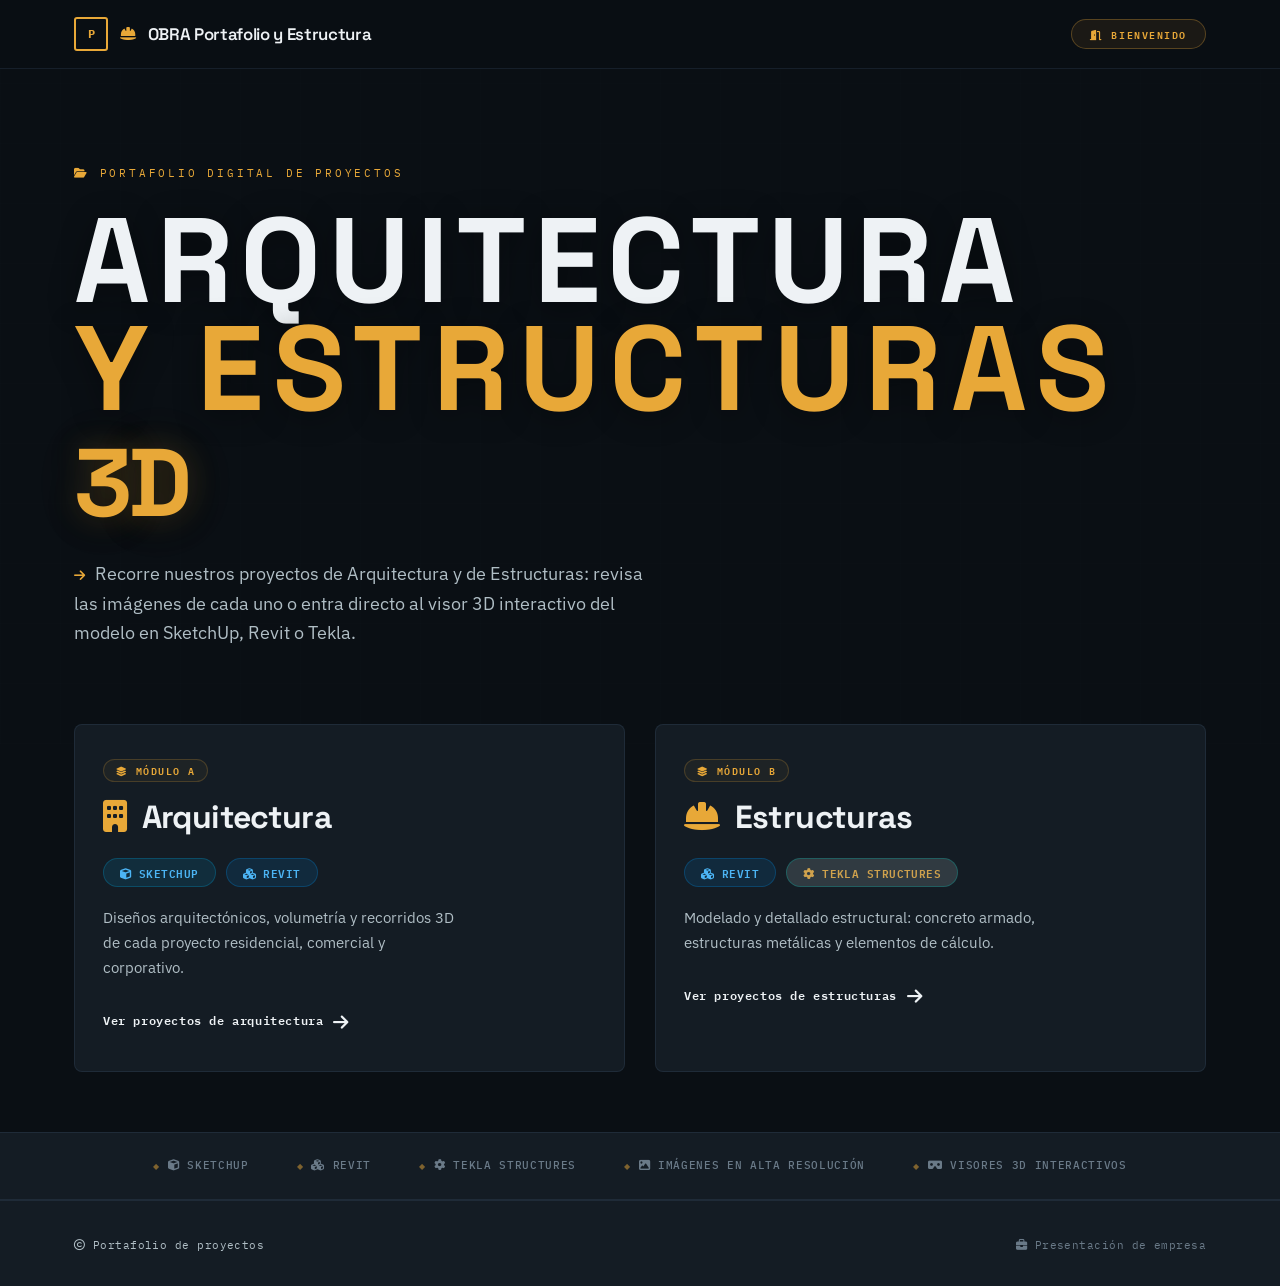
==== index.html @ df33c642 "Subir proyecto avanzado, esperando nuevas señalizaciones para realizar modificaciones" ====
<!DOCTYPE html>
<html lang="es">
<head>
<meta charset="UTF-8" />
<meta name="viewport" content="width=device-width, initial-scale=1.0" />
<title>Portafolio de Proyectos — Constructora</title>
<meta name="description" content="Portafolio de proyectos de Arquitectura y Estructuras: imágenes y visores 3D interactivos." />

<!-- Font Awesome -->
<link rel="stylesheet" href="https://cdnjs.cloudflare.com/ajax/libs/font-awesome/6.5.0/css/all.min.css" />

<link rel="preconnect" href="https://fonts.googleapis.com">
<link rel="preconnect" href="https://fonts.gstatic.com" crossorigin>
<link href="https://fonts.googleapis.com/css2?family=Space+Grotesk:wght@500;600;700&family=IBM+Plex+Sans:wght@400;500;600&family=IBM+Plex+Mono:wght@400;500&display=swap" rel="stylesheet">
<link rel="stylesheet" href="css/style.css" />
</head>
<body>

  <header class="topbar">
    <div class="container">
      <a href="index.html" class="brand">
        <span class="brand-mark">P</span>
        <i class="fas fa-hard-hat" style="color: var(--color-accent); font-size: 0.9rem;"></i>
        OBRA Portafolio y Estructura
      </a>
      <span class="sheet-tag">
        <i class="fas fa-door-open"></i> Bienvenido
      </span>
    </div>
  </header>

  <section class="hero">
    <!-- Fondo de estructura -->
    <div class="hero-bg">
      <div class="hero-bg-image" style="background-image: url('https://res.cloudinary.com/ddqe5f2br/image/upload/v1784084757/unnamed_wdhgyp.jpg')"></div>
      <div class="hero-overlay"></div>
      <div class="hero-grid"></div>
    </div>

    <div class="container hero-content">
      <p class="hero-eyebrow">
        <i class="fas fa-folder-open"></i> Portafolio digital de proyectos
      </p>
      
      <!-- Título -->
      <h1 class="hero-title">
        <span class="hero-title-line" data-text="ARQUITECTURA">
            ARQUITECTURA
        </span>

        <span class="hero-title-line hero-title-line-accent"
              data-text="Y ESTRUCTURAS">
            Y ESTRUCTURAS
        </span>

        <span class="hero-title-3d">
        <span class="texto-3d">3D</span>
        </span>
      </h1>
      
      <p class="lead">
        <i class="fas fa-arrow-right" style="color: var(--color-accent); font-size: 0.8rem; margin-right: 6px;"></i>
        Recorre nuestros proyectos de Arquitectura y de Estructuras: revisa
        las imágenes de cada uno o entra directo al visor 3D interactivo
        del modelo en SketchUp, Revit o Tekla.
      </p>
    </div>
  </section>

  <div class="container">
    <div class="module-grid">

      <a href="arquitectura.html" class="module-card module-card-architecture">
        <span class="code">
          <i class="fas fa-layer-group"></i> MÓDULO A
        </span>
        <h2>
          <i class="fas fa-building" style="color: var(--color-accent); margin-right: 8px;"></i>
          Arquitectura
        </h2>
        <div class="software-tags">
          <span class="software-tag sketchup"><i class="fas fa-cube"></i> SketchUp</span>
          <span class="software-tag revit"><i class="fas fa-cubes"></i> Revit</span>
        </div>
        <p>Diseños arquitectónicos, volumetría y recorridos 3D de cada proyecto residencial, comercial y corporativo.</p>
        <span class="cta">
          Ver proyectos de arquitectura <span class="arrow"><i class="fas fa-arrow-right"></i></span>
        </span>
      </a>

      <a href="estructuras.html" class="module-card module-card-structures">
        <span class="code">
          <i class="fas fa-layer-group"></i> MÓDULO B
        </span>
        <h2>
          <i class="fas fa-helmet-safety" style="color: var(--color-accent); margin-right: 8px;"></i>
          Estructuras
        </h2>
        <div class="software-tags">
          <span class="software-tag revit"><i class="fas fa-cubes"></i> Revit</span>
          <span class="software-tag tekla"><i class="fas fa-cog"></i> Tekla Structures</span>
        </div>
        <p>Modelado y detallado estructural: concreto armado, estructuras metálicas y elementos de cálculo.</p>
        <span class="cta">
          Ver proyectos de estructuras <span class="arrow"><i class="fas fa-arrow-right"></i></span>
        </span>
      </a>

    </div>
  </div>

  <div class="trust-strip">
    <div class="container">
      <span><i class="fas fa-cube"></i> SketchUp</span>
      <span><i class="fas fa-cubes"></i> Revit</span>
      <span><i class="fas fa-cog"></i> Tekla Structures</span>
      <span><i class="fas fa-image"></i> Imágenes en alta resolución</span>
      <span><i class="fas fa-vr-cardboard"></i> Visores 3D interactivos</span>
    </div>
  </div>

  <footer class="footer">
    <div class="container">
      <span>
        <i class="far fa-copyright"></i> Portafolio de proyectos
      </span>
      <span>
        <i class="fas fa-briefcase"></i> Presentación de empresa
      </span>
    </div>
  </footer>

</body>
</html>
---- css/style.css ----
/* ============================================================ */
/* VARIABLES */
/* ============================================================ */
:root {
  --color-bg: #0a0f14;
  --color-bg-card: #141c24;
  --color-bg-card-hover: #1c2630;
  --color-surface: #26323e;
  
  --color-text: #eef2f5;
  --color-text-secondary: #b0bec5;
  --color-text-muted: #6a7a88;
  
  --color-accent: #e8a838;
  --color-accent-hover: #d4952a;
  --color-accent-glow: rgba(232, 168, 56, 0.1);
  
  --color-line: #4a6a85;
  --color-line-subtle: rgba(74, 106, 133, 0.2);
  --color-line-grid: rgba(74, 106, 133, 0.05);
  
  --font-display: 'Space Grotesk', 'IBM Plex Sans', sans-serif;
  --font-body: 'IBM Plex Sans', sans-serif;
  --font-mono: 'IBM Plex Mono', monospace;
  
  --container: 1180px;
  --gutter: 24px;
  --radius: 3px;
  --radius-lg: 8px;
  
  --ease: cubic-bezier(0.25, 0.46, 0.45, 0.94);
  --duration: 0.4s;
}

/* ============================================================ */
/* RESET Y BASE */
/* ============================================================ */
* {
  margin: 0;
  padding: 0;
  box-sizing: border-box;
}

html {
  scroll-behavior: smooth;
  -webkit-font-smoothing: antialiased;
}

body {
  font-family: var(--font-body);
  color: var(--color-text);
  background: var(--color-bg);
  line-height: 1.6;
  overflow-x: hidden;
}

body.page-arquitectura {
  background: #0a0f14;
  background-image: linear-gradient(rgba(10, 15, 20, 0.88), rgba(10, 15, 20, 0.88)), url('https://images.unsplash.com/photo-1600585154340-be6161a56a0c?w=1920&q=80');
  background-size: cover;
  background-position: center;
  background-attachment: fixed;
  min-height: 100vh;
}

body.page-estructuras {
  background: #0a0f14;
  background-image: linear-gradient(rgba(10, 15, 20, 0.88), rgba(10, 15, 20, 0.88)), url('https://tinyurl.com/5n6w59p3');
  background-size: cover;
  background-position: center;
  background-attachment: fixed;
  min-height: 100vh;
}

img {
  max-width: 100%;
  display: block;
}

a {
  color: inherit;
  text-decoration: none;
}

.container {
  max-width: var(--container);
  margin: 0 auto;
  padding: 0 var(--gutter);
}

::selection {
  background: var(--color-accent);
  color: var(--color-bg);
}

/* ============================================================ */
/* TOPBAR - Navegación fija */
/* ============================================================ */
.topbar {
  position: sticky;
  top: 0;
  z-index: 50;
  background: rgba(10, 15, 20, 0.92);
  backdrop-filter: blur(16px) saturate(1.2);
  border-bottom: 1px solid var(--color-line-subtle);
}

.topbar .container {
  display: flex;
  align-items: center;
  justify-content: space-between;
  height: 68px;
}

/* Logo y marca */
.brand {
  display: flex;
  align-items: center;
  gap: 12px;
  text-decoration: none;
  font-family: var(--font-display);
  font-weight: 600;
  font-size: 1.05rem;
  letter-spacing: -0.02em;
  color: var(--color-text);
}

.brand-mark {
  width: 34px;
  height: 34px;
  border: 2px solid var(--color-accent);
  border-radius: var(--radius);
  display: grid;
  place-items: center;
  font-family: var(--font-mono);
  font-size: 0.75rem;
  font-weight: 700;
  color: var(--color-accent);
  transition: all var(--duration) var(--ease);
}

.brand:hover .brand-mark {
  background: var(--color-accent);
  color: var(--color-bg);
  transform: rotate(-6deg) scale(1.05);
}

/* Etiqueta "Bienvenido" o código de lámina */
.sheet-tag {
  font-family: var(--font-mono);
  font-size: 0.65rem;
  letter-spacing: 0.15em;
  color: var(--color-accent);
  padding: 6px 18px;
  border: 1px solid rgba(232, 168, 56, 0.3);
  border-radius: 999px;
  text-transform: uppercase;
  background: rgba(232, 168, 56, 0.08);
  font-weight: 600;
  transition: all var(--duration) var(--ease);
  position: relative;
  overflow: hidden;
}

.sheet-tag:hover {
  background: rgba(232, 168, 56, 0.15);
  border-color: var(--color-accent);
  transform: scale(1.05);
  box-shadow: 0 0 30px rgba(232, 168, 56, 0.1);
}

.sheet-tag::before {
  content: '';
  position: absolute;
  top: -50%;
  left: -50%;
  width: 200%;
  height: 200%;
  background: radial-gradient(circle, rgba(232, 168, 56, 0.05) 0%, transparent 70%);
  opacity: 0;
  transition: opacity 0.6s ease;
}

.sheet-tag:hover::before {
  opacity: 1;
}

/* ============================================================ */
/* TOPBAR - Responsive */
/* ============================================================ */
@media (max-width: 640px) {
  .sheet-tag {
    font-size: 0.5rem;
    padding: 2px 10px;
  }
  .brand {
    font-size: 0.9rem;
  }
  .brand-mark {
    width: 30px;
    height: 30px;
    font-size: 0.65rem;
  }
}

/* ============================================================ */
/* HERO - Sección principal con imagen de fondo */
/* ============================================================ */
.hero {
  position: relative;
  min-height: 75vh;
  display: flex;
  align-items: center;
  overflow: hidden;
  padding: 60px 0 60px;
}

/* Fondo con imagen de estructura */
.hero-bg {
  position: absolute;
  inset: 0;
  z-index: 0;
}

.hero-bg-image {
  width: 100%;
  height: 100%;
  background-size: cover;
  background-position: center;
  filter: grayscale(0.9) contrast(1.2) brightness(0.3);
  transform: scale(1.05);
  transition: transform 0.3s ease;
}

.hero-overlay {
  position: absolute;
  inset: 0;
  background: 
    radial-gradient(ellipse at 30% 50%, rgba(10, 15, 20, 0.4) 0%, transparent 60%),
    linear-gradient(180deg, rgba(10, 15, 20, 0.2) 0%, var(--color-bg) 100%);
}

/* Cuadrícula tipo papel milimetrado */
.hero-grid {
  position: absolute;
  inset: 0;
  background-image:
    repeating-linear-gradient(0deg, var(--color-line-grid) 0px, var(--color-line-grid) 1px, transparent 1px, transparent 60px),
    repeating-linear-gradient(90deg, var(--color-line-grid) 0px, var(--color-line-grid) 1px, transparent 1px, transparent 60px);
  opacity: 0.3;
  pointer-events: none;
}

.hero-content {
  position: relative;
  z-index: 1;
  width: 100%;
}

.hero-eyebrow {
  font-family: var(--font-mono);
  font-size: 0.7rem;
  letter-spacing: 0.25em;
  text-transform: uppercase;
  color: var(--color-accent);
  margin-bottom: 24px;
}

/* ============================================================ */
/* TÍTULO */
/* ============================================================ */
.hero-title {
  display: flex;
  flex-direction: column;
  gap: 0;
  margin-bottom: 28px;
  max-width: 100%;
}

.hero-title-line {
  display: block;
  font-family: 'Space Grotesk', 'IBM Plex Sans', sans-serif;
  font-size: clamp(3.5rem, 10vw, 7.5rem);
  font-weight: 700;
  text-transform: uppercase;
  line-height: 0.9;
  letter-spacing: 0.06em;
  color: #eef2f5;
  text-shadow: 0 4px 30px rgba(0, 0, 0, 0.4);
  transition: all 0.3s ease;
}

/* Segunda línea con acento dorado */
.hero-title-line-accent {
  color: #e8a838;
  letter-spacing: 0.08em;
}

.hero-title-line:hover {
  transform: translateX(6px);
}

.hero-title-line-accent:hover {
  transform: translateX(6px);
}

/* TEXTO 3D GIRATORIO */
.hero-title-3d {
  display: flex;
  align-items: center;
  gap: 12px;
  margin-top: 12px;
}

.texto-3d {
  font-family: 'Space Grotesk', 'IBM Plex Sans', sans-serif;
  font-size: clamp(3rem, 8vw, 6rem);
  font-weight: 900;
  color: var(--color-accent);
  text-shadow: 
    0 0 30px rgba(232, 168, 56, 0.2),
    0 0 60px rgba(232, 168, 56, 0.1),
    0 4px 30px rgba(0, 0, 0, 0.4);
  display: inline-block;
  animation: girar3D 6s ease-in-out infinite;
  transform-style: preserve-3d;
  perspective: 800px;
  line-height: 1;
  letter-spacing: -0.04em;
}

.texto-3d-label {
  font-family: var(--font-mono);
  font-size: 0.65rem;
  letter-spacing: 0.15em;
  text-transform: uppercase;
  color: var(--color-text-secondary);
  padding: 4px 12px;
  border: 1px solid var(--color-line-subtle);
  border-radius: 999px;
  background: rgba(74, 106, 133, 0.06);
  white-space: nowrap;
}

/* Animacion de giro */
@keyframes girar3D {
  0% { 
    transform: rotateY(0deg) scale(1);
    text-shadow: 
      0 0 30px rgba(232, 168, 56, 0.2),
      0 0 60px rgba(232, 168, 56, 0.1),
      0 4px 30px rgba(0, 0, 0, 0.4);
  }
  25% {
    transform: rotateY(90deg) scale(1.05);
    text-shadow: 
      0 0 40px rgba(232, 168, 56, 0.3),
      0 0 80px rgba(232, 168, 56, 0.15),
      0 4px 30px rgba(0, 0, 0, 0.4);
  }
  50% { 
    transform: rotateY(180deg) scale(1.1);
    text-shadow: 
      0 0 50px rgba(232, 168, 56, 0.4),
      0 0 100px rgba(232, 168, 56, 0.2),
      0 4px 30px rgba(0, 0, 0, 0.4);
  }
  75% {
    transform: rotateY(270deg) scale(1.05);
    text-shadow: 
      0 0 40px rgba(232, 168, 56, 0.3),
      0 0 80px rgba(232, 168, 56, 0.15),
      0 4px 30px rgba(0, 0, 0, 0.4);
  }
  100% { 
    transform: rotateY(360deg) scale(1);
    text-shadow: 
      0 0 30px rgba(232, 168, 56, 0.2),
      0 0 60px rgba(232, 168, 56, 0.1),
      0 4px 30px rgba(0, 0, 0, 0.4);
  }
}

/* RESPONSIVE PARA EL TEXTO 3D */
@media (max-width: 768px) {
  .hero-title-3d {
    flex-wrap: wrap;
    gap: 8px;
    margin-top: 8px;
  }

  .texto-3d {
    font-size: clamp(2.5rem, 7vw, 4rem);
  }

  .texto-3d-label {
    font-size: 0.55rem;
    padding: 3px 10px;
  }
}

@media (max-width: 480px) {
  .hero-title-3d {
    gap: 6px;
  }

  .texto-3d {
    font-size: clamp(2rem, 5vw, 3rem);
  }

  .texto-3d-label {
    font-size: 0.5rem;
    padding: 2px 8px;
  }
}

@media (prefers-reduced-motion: reduce) {
  .texto-3d {
    animation: none;
    transform: none !important;
  }
}

/* ============================================================ */
/* LEAD TEXT - Descripción */
/* ============================================================ */
.hero .lead {
  font-size: 1.1rem;
  line-height: 1.7;
  color: var(--color-text-secondary);
  max-width: 52ch;
}

/* ============================================================ */
/* HERO - Responsive */
/* ============================================================ */
@media (max-width: 768px) {
  .hero-title-line {
    font-size: clamp(2.5rem, 8vw, 4rem);
    letter-spacing: 0.04em;
  }
  .hero-title-line-accent {
    letter-spacing: 0.06em;
  }
}

@media (max-width: 480px) {
  .hero .lead {
    font-size: 0.95rem;
  }
  .hero-title-line {
    font-size: clamp(1.8rem, 6vw, 3rem);
    letter-spacing: 0.02em;
  }
  .hero-title-line-accent {
    letter-spacing: 0.04em;
  }
}

/* ============================================================ */
/* MODULE GRID - Tarjetas de arquitectura y estructuras */
/* ============================================================ */
.module-grid {
  display: grid;
  grid-template-columns: 1fr;
  gap: 28px;
  margin-top: -20px;
  position: relative;
  z-index: 2;
  padding-bottom: 60px;
}

@media (min-width: 760px) {
  .module-grid {
    grid-template-columns: 1fr 1fr;
    gap: 30px;
  }
}

.module-card {
  display: block;
  text-decoration: none;
  background: var(--color-bg-card);
  border: 1px solid var(--color-line-subtle);
  border-radius: var(--radius-lg);
  padding: 32px 28px 28px;
  transition: all var(--duration) var(--ease);
  position: relative;
  overflow: hidden;
}

/* Borde superior con acento dorado */
.module-card::before {
  content: '';
  position: absolute;
  top: 0;
  left: 0;
  right: 0;
  height: 3px;
  background: linear-gradient(90deg, transparent, var(--color-accent), transparent);
  opacity: 0;
  transition: opacity var(--duration) var(--ease);
}

.module-card:hover::before {
  opacity: 1;
}

.module-card:hover {
  transform: translateY(-8px);
  border-color: rgba(74, 106, 133, 0.5);
  box-shadow: 0 24px 64px rgba(0, 0, 0, 0.5);
  background: var(--color-bg-card-hover);
}

/* Código del módulo (MÓDULO A / MÓDULO B) */
.module-card .code {
  font-family: var(--font-mono);
  font-size: 0.6rem;
  font-weight: 600;
  letter-spacing: 0.15em;
  color: var(--color-accent);
  text-transform: uppercase;
  display: inline-block;
  padding: 3px 12px;
  border: 1px solid rgba(232, 168, 56, 0.2);
  border-radius: 999px;
  background: rgba(232, 168, 56, 0.05);
  margin-bottom: 6px;
}

/* Título de la tarjeta */
.module-card h2 {
  font-family: var(--font-display);
  font-size: 2rem;
  font-weight: 700;
  letter-spacing: -0.02em;
  color: var(--color-text);
  margin: 4px 0 14px;
  transition: color var(--duration) var(--ease);
}

.module-card:hover h2 {
  color: var(--color-accent);
}

/* ============================================================ */
/* SOFTWARE TAGS - Colores por programa */
/* ============================================================ */
.software-tags {
  display: flex;
  gap: 10px;
  margin-bottom: 18px;
  flex-wrap: wrap;
}

.software-tag {
  font-family: var(--font-mono);
  font-size: 0.7rem;
  font-weight: 600;
  padding: 5px 16px;
  border-radius: 999px;
  color: var(--color-text);
  letter-spacing: 0.04em;
  text-transform: uppercase;
  transition: all var(--duration) var(--ease);
  position: relative;
}

/* SketchUp - Azul turquesa */
.software-tag.sketchup {
  background: rgba(0, 150, 200, 0.15);
  border: 1px solid rgba(0, 150, 200, 0.3);
  color: #4cb5f5;
}

.software-tag.sketchup:hover {
  background: rgba(0, 150, 200, 0.25);
  border-color: #4cb5f5;
  transform: scale(1.05);
  box-shadow: 0 0 20px rgba(0, 150, 200, 0.15);
}

/* Revit - Azul */
.software-tag.revit {
  background: rgba(0, 130, 210, 0.15);
  border: 1px solid rgba(0, 130, 210, 0.3);
  color: #4cb5f5;
}

.software-tag.revit:hover {
  background: rgba(0, 130, 210, 0.25);
  border-color: #4cb5f5;
  transform: scale(1.05);
  box-shadow: 0 0 20px rgba(0, 130, 210, 0.15);
}

/* Tekla Structures - Dorado/ámbar */
.software-tag.tekla {
  background: rgba(204, 236, 235, 0.15);
  border: 1px solid rgba(0, 180, 170, 0.3);
  color: #d0a24d;
}

.software-tag.tekla:hover {
  background: rgba(0, 180, 170, 0.25);
  border-color: #4dd0c7;
  transform: scale(1.05);
  box-shadow: 0 0 20px rgba(0, 180, 170, 0.15);
}

/* Tag genérico (fallback) */
.software-tag.default {
  background: rgba(74, 106, 133, 0.12);
  border: 1px solid var(--color-line-subtle);
  color: var(--color-text-secondary);
}

.software-tag.default:hover {
  background: rgba(74, 106, 133, 0.2);
  transform: scale(1.05);
}

/* ============================================================ */
/* DESCRIPCIÓN Y CTA */
/* ============================================================ */
.module-card p {
  font-size: 0.92rem;
  line-height: 1.7;
  color: var(--color-text-secondary);
  margin-bottom: 20px;
  max-width: 40ch;
}

.module-card .cta {
  display: inline-flex;
  align-items: center;
  gap: 10px;
  font-family: var(--font-mono);
  font-size: 0.75rem;
  font-weight: 600;
  letter-spacing: 0.05em;
  color: var(--color-text);
  transition: all var(--duration) var(--ease);
  padding: 6px 0;
  border-bottom: 2px solid transparent;
}

.module-card .cta .arrow {
  transition: transform var(--duration) var(--ease);
  font-size: 1.1rem;
}

.module-card:hover .cta .arrow {
  transform: translateX(8px);
}

.module-card:hover .cta {
  color: var(--color-accent);
  border-bottom-color: var(--color-accent);
}

/* ============================================================ */
/* TRUST STRIP - Franja de tecnologías */
/* ============================================================ */
.trust-strip {
  border-top: 1px solid var(--color-line-subtle);
  border-bottom: 1px solid var(--color-line-subtle);
  background: var(--color-bg-card);
  padding: 24px 0;
  overflow: hidden;
}

.trust-strip .container {
  display: flex;
  flex-wrap: wrap;
  gap: 24px 48px;
  justify-content: center;
  align-items: center;
}

.trust-strip span {
  font-family: var(--font-mono);
  font-size: 0.7rem;
  font-weight: 500;
  letter-spacing: 0.06em;
  color: var(--color-text-muted);
  text-transform: uppercase;
  position: relative;
}

.trust-strip span::before {
  content: '◆';
  color: var(--color-accent);
  margin-right: 8px;
  font-size: 0.5rem;
  opacity: 0.5;
}

@media (max-width: 640px) {
  .trust-strip .container {
    gap: 16px 24px;
  }
  .trust-strip span {
    font-size: 0.6rem;
  }
  .trust-strip span::before {
    display: none;
  }
}

/* ============================================================ */
/* FOOTER */
/* ============================================================ */
.footer {
  background: var(--color-bg-card);
  padding: 36px 0 32px;
  border-top: 1px solid var(--color-line-subtle);
}

.footer .container {
  display: flex;
  flex-wrap: wrap;
  gap: 16px 32px;
  justify-content: space-between;
  align-items: center;
}

.footer span {
  font-family: var(--font-mono);
  font-size: 0.7rem;
  color: var(--color-text-muted);
  letter-spacing: 0.04em;
}

.footer span:first-child {
  color: var(--color-text-secondary);
}

@media (max-width: 640px) {
  .footer .container {
    flex-direction: column;
    text-align: center;
    gap: 8px;
  }
  .footer span {
    font-size: 0.6rem;
  }
}

/* ============================================================ */
/* SCROLLBAR PERSONALIZADA */
/* ============================================================ */
::-webkit-scrollbar {
  width: 8px;
  height: 8px;
}

::-webkit-scrollbar-track {
  background: var(--color-bg);
}

::-webkit-scrollbar-thumb {
  background: var(--color-surface);
  border-radius: 4px;
}

::-webkit-scrollbar-thumb:hover {
  background: var(--color-line);
}

/* ============================================================ */
/* REDUCED MOTION - Para accesibilidad */
/* ============================================================ */
@media (prefers-reduced-motion: reduce) {
  *,
  *::before,
  *::after {
    animation-duration: 0.01ms !important;
    animation-iteration-count: 1 !important;
    transition-duration: 0.01ms !important;
  }
  html {
    scroll-behavior: auto;
  }
  .module-card:hover {
    transform: none;
  }
  .hero-title-line:hover {
    transform: none;
  }
}

/* ============================================================ */
/* ARQUITECTURA.HTML / ESTRUCTURAS.HTML */
/* Estilos específicos para las páginas de proyectos */
/* ============================================================ */

/* Back link - Volver al portafolio */
.back-link {
  display: inline-flex;
  align-items: center;
  gap: 8px;
  font-family: var(--font-mono);
  font-size: 0.7rem;
  font-weight: 600;
  text-transform: uppercase;
  letter-spacing: 0.08em;
  color: var(--color-accent);
  padding: 8px 18px;
  border: 1px solid var(--color-line-subtle);
  border-radius: 999px;
  background: rgba(232, 168, 56, 0.15);
  transition: all var(--duration) var(--ease);
  position: relative;
  overflow: hidden;
}

/* Efecto hover */
.back-link:hover {
  color: var(--color-text);
  border-color: var(--color-accent);
  background: rgba(232, 168, 56, 0.25);
  transform: translateX(-4px);
  box-shadow: 0 4px 20px rgba(232, 168, 56, 0.1);
}

/* Efecto de brillo al hover */
.back-link::before {
  content: '';
  position: absolute;
  top: -50%;
  left: -50%;
  width: 200%;
  height: 200%;
  background: radial-gradient(circle, rgba(232, 168, 56, 0.05) 0%, transparent 70%);
  opacity: 0;
  transition: opacity 0.6s ease;
}

.back-link:hover::before {
  opacity: 1;
}

/* Icono con animación */
.back-link i {
  transition: transform var(--duration) var(--ease);
  font-size: 0.8rem;
}

.back-link:hover i {
  transform: translateX(-4px);
}

/* SECTION HEADER - Encabezado de página de proyectos */
.section-header {
  padding: 60px 0 50px;
  border-bottom: 1px solid var(--color-line-subtle);
  background: transparent;
  text-align: center;
  position: relative;
  overflow: hidden;
}

/* Overlay oscuro */
.section-header::after {
  content: '';
  position: absolute;
  inset: 0;
  background: rgba(10, 15, 20, 0.85);
  z-index: 0;
}

/* Contenido */
.section-header .container {
  position: relative;
  z-index: 1;
}
.section-header .code {
  font-family: var(--font-mono);
  font-size: 0.7rem;
  letter-spacing: 0.12em;
  color: var(--color-text-muted);
  text-transform: uppercase;
  display: inline-block;
  margin-bottom: 8px;
}

.section-header h1 {
  font-family: var(--font-display);
  font-size: clamp(2rem, 4vw, 3.2rem);
  font-weight: 700;
  letter-spacing: -0.02em;
  color: var(--color-text);
  margin: 8px 0 12px;
  text-align: center;
}

.section-header p {
  font-size: 1rem;
  line-height: 1.7;
  color: var(--color-text-secondary);
  max-width: 55ch;
  margin: 0 auto;
  text-align: center;
}

.section-header p strong {
  color: var(--color-accent);
  font-weight: 600;
}

.floating-whatsapp-btn {
  position: fixed;
  right: 24px;
  bottom: 24px;
  width: 64px;
  height: 64px;
  border-radius: 50%;
  display: grid;
  place-items: center;
  background: linear-gradient(135deg, #25d366, #128c7e);
  color: #ffffff;
  border: 1px solid rgba(255, 255, 255, 0.14);
  box-shadow: 0 18px 40px rgba(18, 140, 126, 0.35);
  z-index: 120;
  transition: transform var(--duration) var(--ease), box-shadow var(--duration) var(--ease), filter var(--duration) var(--ease);
}

.floating-whatsapp-btn::before {
  content: '';
  position: absolute;
  inset: -8px;
  border-radius: 50%;
  border: 1px solid rgba(37, 211, 102, 0.22);
  opacity: 0.8;
  animation: whatsappPulse 2.4s ease-in-out infinite;
}

.floating-whatsapp-btn i {
  font-size: 1.9rem;
  position: relative;
  z-index: 1;
  transform-style: preserve-3d;
  animation: whatsappSpin3d 4.8s linear infinite;
  text-shadow: 0 0 18px rgba(255, 255, 255, 0.18);
}

.floating-whatsapp-btn:hover {
  transform: translateY(-4px) scale(1.06);
  box-shadow: 0 22px 50px rgba(18, 140, 126, 0.45);
  filter: brightness(1.06);
}

.floating-whatsapp-btn:focus-visible {
  outline: 2px solid rgba(255, 255, 255, 0.9);
  outline-offset: 4px;
}

@keyframes whatsappSpin3d {
  0% {
    transform: perspective(240px) rotateY(0deg) rotateX(0deg);
  }
  50% {
    transform: perspective(240px) rotateY(180deg) rotateX(18deg);
  }
  100% {
    transform: perspective(240px) rotateY(360deg) rotateX(0deg);
  }
}

@keyframes whatsappPulse {
  0%,
  100% {
    transform: scale(0.96);
    opacity: 0.65;
  }
  50% {
    transform: scale(1.12);
    opacity: 1;
  }
}

@media (max-width: 640px) {
  .floating-whatsapp-btn {
    right: 16px;
    bottom: 16px;
    width: 58px;
    height: 58px;
  }

  .floating-whatsapp-btn i {
    font-size: 1.7rem;
  }
}

/* ============================================================ */
/* SHEET INDEX - Grilla de proyectos */
/* ============================================================ */
.sheet-index {
  padding: 40px 0 80px;
  display: flex;
  flex-wrap: wrap;
  justify-content: center;
  align-items: stretch;
  gap: 28px;
  width: min(100%, 1180px);
  margin: 0 auto;
}

@media (min-width: 700px) {
  .sheet-index {
    gap: 30px;
  }
}

@media (min-width: 1080px) {
  .sheet-index {
    gap: 32px;
  }
}

/* ============================================================ */
/* SHEET CARD - Tarjeta de proyecto */
/* ============================================================ */
.sheet-card {
  flex: 1 1 340px;
  max-width: 380px;
  width: 100%;
  border: 1px solid var(--color-line-subtle);
  background: var(--color-bg-card);
  border-radius: var(--radius-lg);
  overflow: visible;
  display: flex;
  flex-direction: column;
  transition: all var(--duration) var(--ease);
  position: relative;
}

.sheet-card:hover {
  transform: translateY(-6px);
  border-color: rgba(74, 106, 133, 0.4);
  box-shadow: 0 20px 50px rgba(0, 0, 0, 0.4);
  z-index: 2;
}

/* Imagen del proyecto */
.sheet-card .thumb {
  position: relative;
  aspect-ratio: 4 / 3;
  overflow: hidden;
  background: var(--color-surface);
}

.sheet-card .thumb img {
  width: 100%;
  height: 100%;
  object-fit: cover;
  transition: transform 0.6s ease;
  filter: grayscale(0.6) brightness(0.7);
}

.sheet-card:hover .thumb img {
  transform: scale(1.04);
  filter: grayscale(0.3) brightness(0.8);
}

/* Badge con código de lámina */
.sheet-card .thumb .code-badge {
  position: absolute;
  top: 12px;
  left: 12px;
  background: rgba(10, 15, 20, 0.85);
  backdrop-filter: blur(4px);
  color: var(--color-accent);
  font-family: var(--font-mono);
  font-size: 0.6rem;
  font-weight: 600;
  padding: 4px 12px;
  border-radius: var(--radius);
  letter-spacing: 0.06em;
  border: 1px solid rgba(232, 168, 56, 0.2);
}

/* Cuerpo de la tarjeta */
.sheet-card .body {
  padding: 20px 20px 22px;
  display: flex;
  flex-direction: column;
  gap: 8px;
  flex: 1;
  position: relative;
  z-index: 1;
  overflow: visible;
}

.sheet-card h3 {
  font-family: var(--font-display);
  font-size: 1.2rem;
  font-weight: 600;
  color: var(--color-text);
  margin: 0;
  transition: color var(--duration) var(--ease);
}

.sheet-card:hover h3 {
  color: var(--color-accent);
}

.sheet-card .meta {
  font-family: var(--font-mono);
  font-size: 0.65rem;
  color: var(--color-text-muted);
  letter-spacing: 0.03em;
}

.sheet-card p.desc {
  color: var(--color-text-secondary);
  font-size: 0.85rem;
  line-height: 1.6;
  margin: 0;
  flex: 1;
}

/* Botones de acción */
.sheet-card .actions {
  display: flex;
  gap: 10px;
  margin-top: 12px;
  flex-wrap: wrap;
}

.sheet-card .actions > * {
  flex: 1 1 160px;
}

.viewer-dropdown {
  position: relative;
  flex: 1 1 160px;
}

.viewer-dropdown .viewer-toggle {
  width: 100%;
}

.btn {
  flex: 1;
  display: inline-flex;
  align-items: center;
  justify-content: center;
  gap: 6px;
  padding: 10px 12px;
  border-radius: var(--radius);
  font-family: var(--font-mono);
  font-size: 0.7rem;
  font-weight: 500;
  letter-spacing: 0.03em;
  text-decoration: none;
  border: 1px solid transparent;
  cursor: pointer;
  transition: all var(--duration) var(--ease);
  text-transform: uppercase;
}

.btn-ghost {
  border-color: var(--color-line-subtle);
  color: var(--color-text-secondary);
  background: transparent;
}

.btn-ghost:hover {
  border-color: var(--color-accent);
  color: var(--color-text);
  background: rgba(232, 168, 56, 0.05);
}

.btn-solid {
  background: var(--color-accent);
  color: var(--color-bg);
}

.btn-solid:hover {
  background: var(--color-accent-hover);
  transform: translateY(-2px);
  box-shadow: 0 8px 30px rgba(232, 168, 56, 0.25);
}

/* ============================================================ */
/* LIGHTBOX - Galería de imágenes */
/* ============================================================ */
.lightbox {
  position: fixed;
  inset: 0;
  background: rgba(10, 15, 20, 0.95);
  backdrop-filter: blur(8px);
  display: none;
  align-items: center;
  justify-content: center;
  z-index: 1000;
  padding: 24px;
}

.lightbox.open {
  display: flex;
}

.lightbox-inner {
  max-width: 900px;
  width: 100%;
}

.lightbox-frame {
  position: relative;
  background: var(--color-bg-card);
  border-radius: var(--radius-lg);
  overflow: hidden;
  border: 1px solid var(--color-line-subtle);
}

.lightbox-frame img {
  width: 100%;
  max-height: 68vh;
  object-fit: contain;
  background: var(--color-bg);
}

/* Cabecera del lightbox */
.lightbox-head {
  display: flex;
  align-items: center;
  justify-content: space-between;
  color: var(--color-text-secondary);
  font-family: var(--font-mono);
  font-size: 0.75rem;
  padding: 12px 16px;
  border-bottom: 1px solid var(--color-line-subtle);
}

.lightbox-close {
  background: transparent;
  border: 1px solid var(--color-line-subtle);
  color: var(--color-text-secondary);
  width: 32px;
  height: 32px;
  border-radius: var(--radius);
  cursor: pointer;
  font-size: 1rem;
  line-height: 1;
  transition: all var(--duration) var(--ease);
}

.lightbox-close:hover {
  border-color: var(--color-accent);
  color: var(--color-accent);
  transform: rotate(90deg);
}

/* Navegación del lightbox*/
.lightbox-nav {
  position: absolute;
  top: 50%;
  transform: translateY(-50%);
  background: rgba(10, 15, 20, 0.7);
  backdrop-filter: blur(4px);
  border: 1px solid var(--color-line-subtle);
  color: var(--color-text);
  width: 44px;
  height: 44px;
  border-radius: 50%;
  cursor: pointer;
  font-size: 1.2rem;
  transition: all var(--duration) var(--ease);
  display: grid;
  place-items: center;
}

.lightbox-nav:hover {
  border-color: var(--color-accent);
  color: var(--color-accent);
  background: rgba(232, 168, 56, 0.1);
}

.lightbox-nav.prev {
  left: 12px;
}

.lightbox-nav.next {
  right: 12px;
}

.lightbox-counter {
  text-align: center;
  color: var(--color-text-muted);
  font-family: var(--font-mono);
  font-size: 0.7rem;
  margin-top: 12px;
}

/* DROPDOWN - Modelos 3D */
.viewer-dropdown {
  position: relative;
  display: inline-block;
}

.viewer-toggle {
  display: inline-flex;
  align-items: center;
  gap: 8px;
}

.viewer-toggle .dropdown-icon {
  transition: transform 0.3s ease;
}

.viewer-menu {
  position: absolute;
  top: calc(100% + 8px);
  left: 50%;
  transform: translateX(-50%);
  min-width: 220px;
  max-width: calc(100vw - 24px);
  background: var(--color-bg-card);
  border: 1px solid var(--color-line-subtle);
  border-radius: var(--radius-lg);
  padding: 8px 0;
  box-shadow: 0 12px 40px rgba(0, 0, 0, 0.5);
  z-index: 100;
  display: none;
  animation: dropdownFade 0.2s ease;
}

.viewer-menu::before {
  content: '';
  position: absolute;
  top: -6px;
  left: 50%;
  width: 12px;
  height: 12px;
  background: var(--color-bg-card);
  border-top: 1px solid var(--color-line-subtle);
  border-left: 1px solid var(--color-line-subtle);
  transform: translateX(-50%) rotate(45deg);
}

.viewer-link {
  display: flex;
  align-items: center;
  gap: 10px;
  padding: 10px 18px;
  color: var(--color-text-secondary);
  font-family: var(--font-body);
  font-size: 0.85rem;
  transition: all var(--duration) var(--ease);
  text-decoration: none;
}

.viewer-link:hover {
  background: rgba(232, 168, 56, 0.06);
  color: var(--color-accent);
}

.viewer-link i {
  font-size: 0.75rem;
  color: var(--color-text-muted);
}

.viewer-link:hover i {
  color: var(--color-accent);
}

/*Animación del dropdown*/
@keyframes dropdownFade {
  0% {
    opacity: 0;
    transform: translateY(-8px) scale(0.96);
  }
  100% {
    opacity: 1;
    transform: translateY(0) scale(1);
  }
}

/* RESPONSIVE DROPDOWN */
@media (max-width: 640px) {
  .viewer-menu {
    min-width: 180px;
    right: 0;
    left: auto;
    transform: none;
  }
  
  .viewer-menu::before {
    left: auto;
    right: 20px;
    transform: rotate(45deg);
  }
  
  .viewer-link {
    font-size: 0.8rem;
    padding: 8px 14px;
  }
}
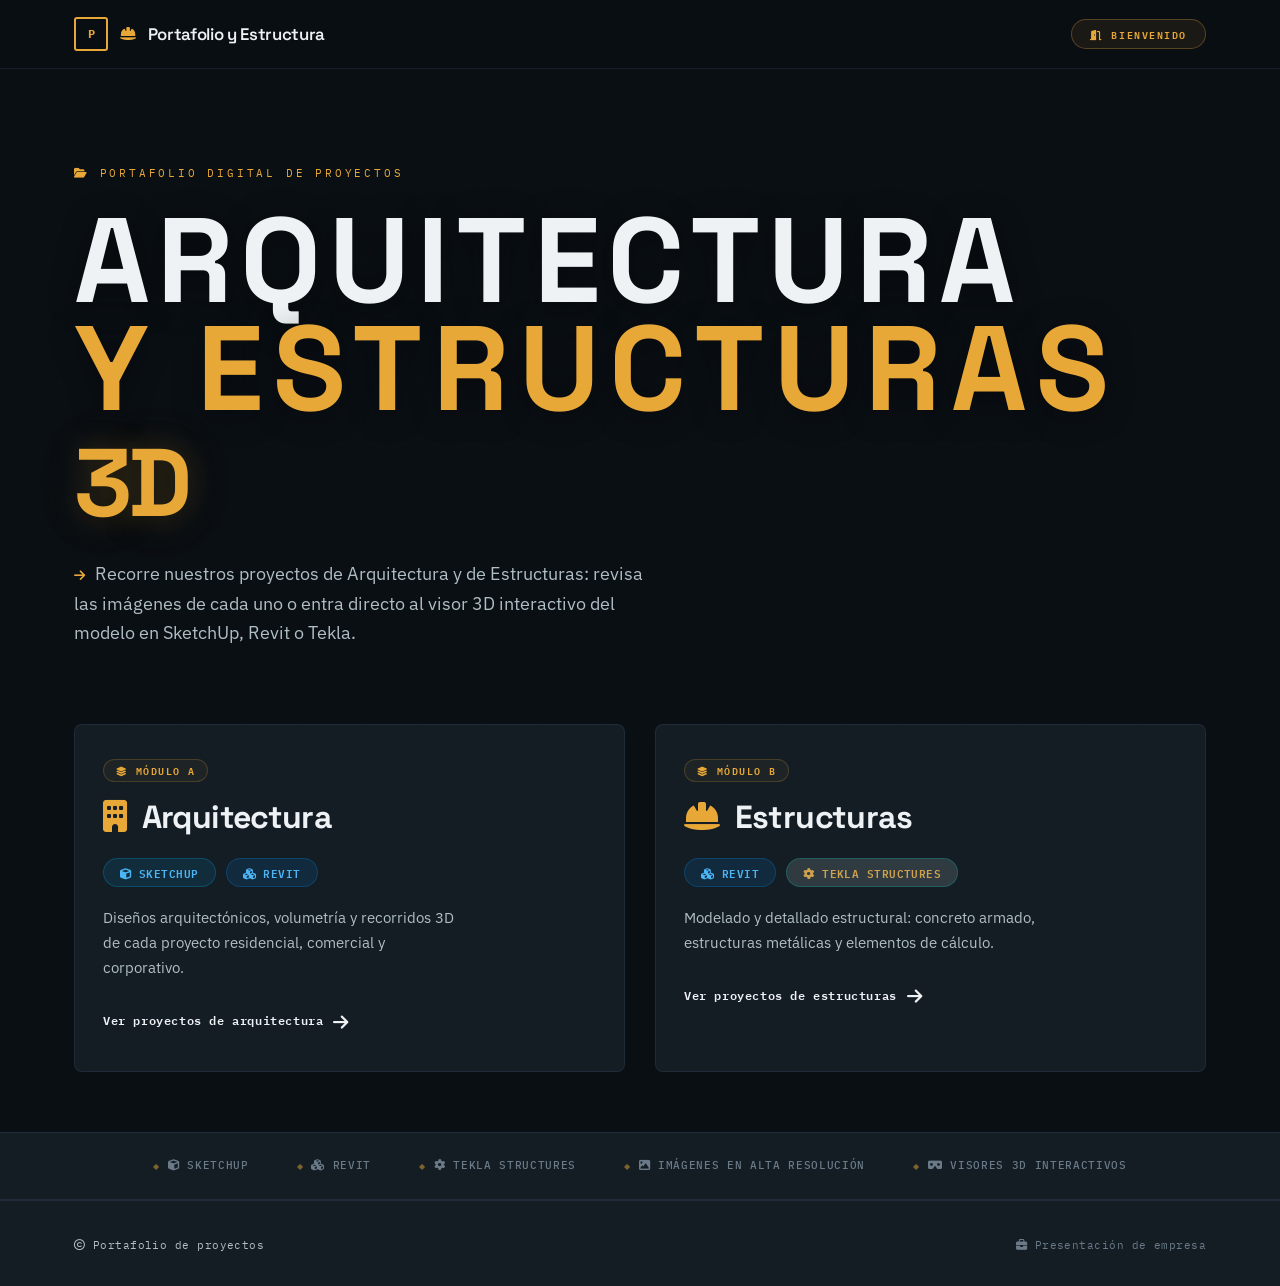
==== commit cbf57511: "Organizar los proyectos modelos en tarjetas independientes para una mejor visualización y un mejor o" ====
--- a/index.html
+++ b/index.html
@@ -21,7 +21,7 @@
       <a href="index.html" class="brand">
         <span class="brand-mark">P</span>
         <i class="fas fa-hard-hat" style="color: var(--color-accent); font-size: 0.9rem;"></i>
-        OBRA Portafolio y Estructura
+        Portafolio y Estructura
       </a>
       <span class="sheet-tag">
         <i class="fas fa-door-open"></i> Bienvenido
--- a/css/style.css
+++ b/css/style.css
@@ -1107,11 +1107,43 @@
   color: var(--color-accent);
 }
 
-.sheet-card .meta {
-  font-family: var(--font-mono);
-  font-size: 0.65rem;
+.sheet-card .project-meta {
+  display: flex;
+  flex-direction: column;
+  gap: 4px;
+  margin: 4px 0 6px;
+}
+
+.sheet-card .meta-item {
+  display: flex;
+  align-items: center;
+  gap: 8px;
+  font-family: var(--font-mono);
+  font-size: 0.7rem;
+  color: var(--color-text-secondary);
+  letter-spacing: 0.02em;
+}
+
+.sheet-card .meta-item i {
+  font-size: 0.85rem;
   color: var(--color-text-muted);
-  letter-spacing: 0.03em;
+  width: 16px;
+  text-align: center;
+  flex-shrink: 0;
+}
+
+.sheet-card .meta-item i.fa-location-dot {
+  color: var(--color-accent);
+  opacity: 0.8;
+}
+
+.sheet-card .meta-item i.fa-cube {
+  color: var(--color-accent);
+  opacity: 0.6;
+}
+
+.sheet-card .meta-item span {
+  color: var(--color-text-secondary);
 }
 
 .sheet-card p.desc {
@@ -1296,7 +1328,7 @@
   margin-top: 12px;
 }
 
-/* DROPDOWN - Modelos 3D */
+/* DROPDOWN - Modelo 3D */
 .viewer-dropdown {
   position: relative;
   display: inline-block;
